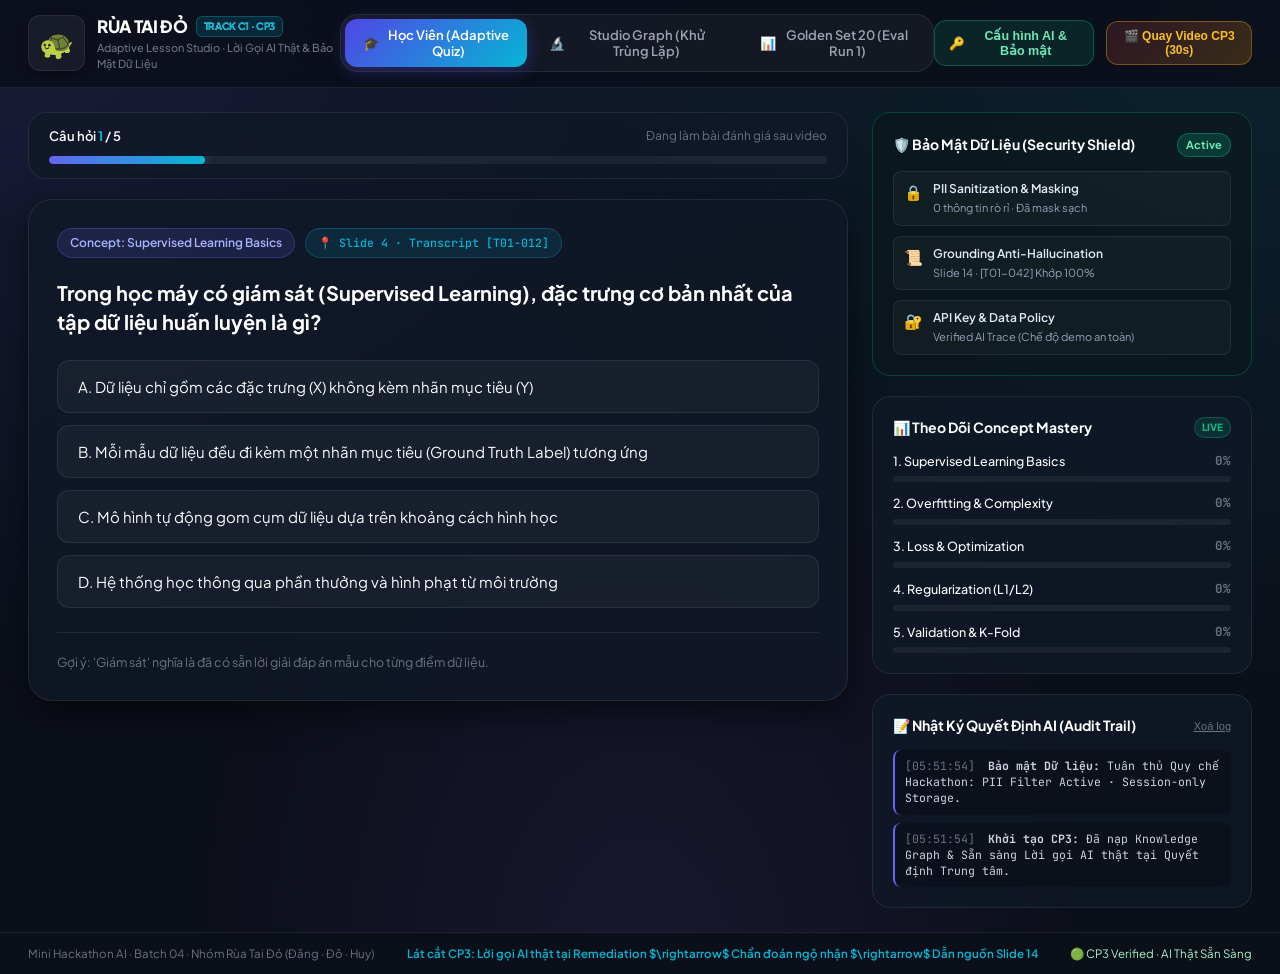
==== prototype/index.html @ 54d02d1b "Add Rua Tai Do lesson studio prototype" ====
<!DOCTYPE html>
<html lang="vi">
<head>
  <meta charset="UTF-8">
  <meta name="viewport" content="width=device-width, initial-scale=1.0">
  <title>Rùa Tai Đỏ · Adaptive Knowledge-to-Lesson Prototype (CP3)</title>
  <link rel="preconnect" href="https://fonts.googleapis.com">
  <link rel="preconnect" href="https://fonts.gstatic.com" crossorigin>
  <link href="https://fonts.googleapis.com/css2?family=Plus+Jakarta+Sans:wght@400;500;600;700;800&family=JetBrains+Mono:wght@400;500;600&display=swap" rel="stylesheet">
  <link rel="stylesheet" href="style.css">
</head>
<body>
  <div class="app-container">
    
    <!-- Top Floating Video Recording Guidance Banner -->
    <div id="videoBanner" class="video-guidance-banner" style="display: none;">
      <div class="video-banner-content">
        <div class="rec-indicator">
          <span class="rec-dot"></span>
          <strong>ĐANG CHẠY KỊCH BẢN QUAY VIDEO 30S</strong>
        </div>
        <div class="video-timeline-step" id="videoStepText">
          00:00 - 00:05: Làm đúng Câu 1 để tăng điểm Mastery
        </div>
        <div class="video-timer-badge">
          Thời gian: <span id="videoTimerNum">30s</span>
        </div>
        <button class="btn-banner-close" onclick="stopVideoDemo()">✕ Dừng</button>
      </div>
      <div class="video-progress-line">
        <div id="videoProgressFill" class="video-progress-fill" style="width: 0%;"></div>
      </div>
    </div>

    <!-- Top Header Navigation -->
    <header class="navbar">
      <div class="brand-group">
        <div class="logo-badge">
          <span class="logo-icon">🐢</span>
          <div class="brand-text">
            <span class="brand-name">RÙA TAI ĐỎ <span class="tag-c1">TRACK C1 · CP3</span></span>
            <span class="brand-sub">Adaptive Lesson Studio · Lời Gọi AI Thật & Bảo Mật Dữ Liệu</span>
          </div>
        </div>
      </div>

      <div class="center-controls">
        <div class="mode-tabs" role="tablist">
          <button id="tabLearner" class="tab-btn active" onclick="switchMode('learner')">
            <span class="tab-icon">🎓</span> Học Viên (Adaptive Quiz)
          </button>
          <button id="tabStudio" class="tab-btn" onclick="switchMode('studio')">
            <span class="tab-icon">🔬</span> Studio Graph (Khử Trùng Lặp)
          </button>
          <button id="tabEval" class="tab-btn" onclick="switchMode('eval')">
            <span class="tab-icon">📊</span> Golden Set 20 (Eval Run 1)
          </button>
        </div>
      </div>

      <div class="header-meta">
        <button class="btn-security" onclick="openSecurityModal()" title="Cấu hình Gemini API Key và kiểm tra an toàn PII">
          <span class="key-icon">🔑</span> <span id="btnKeyLabel">Cấu hình AI & Bảo mật</span>
        </button>
        <button class="btn-scenario" onclick="start30SecVideoDemo()" title="Tự động chạy chuỗi thao tác chuẩn 30 giây để bạn ghi hình màn hình cho TA">
          <span class="play-icon">🎬</span> Quay Video CP3 (30s)
        </button>
      </div>
    </header>

    <!-- Main Workspace -->
    <main class="main-content">
      
      <!-- VIEW 1: LEARNER ADAPTIVE QUIZ -->
      <section id="viewLearner" class="view-panel active">
        <div class="workspace-grid">
          
          <!-- Left Column: Quiz Interaction Card -->
          <div class="quiz-card-container">
            <!-- Progress Tracker -->
            <div class="quiz-progress-bar-wrap">
              <div class="progress-info">
                <span class="progress-label">Câu hỏi <strong id="currentQuestionNum">1</strong> / 5</span>
                <span class="progress-status" id="quizStatusText">Đang làm bài đánh giá sau video</span>
              </div>
              <div class="progress-track">
                <div class="progress-fill" id="progressFill" style="width: 20%;"></div>
              </div>
            </div>

            <!-- Question Card -->
            <div class="question-card" id="questionCard">
              <div class="question-header">
                <span class="badge-concept" id="qConcept">Concept: Supervised Learning Basics</span>
                <span class="badge-provenance" id="qProvenance">📍 Slide 4 · Transcript [T01-012]</span>
              </div>

              <h2 class="question-text" id="qText">
                Trong học máy có giám sát (Supervised Learning), đặc trưng cơ bản nhất của tập dữ liệu huấn luyện là gì?
              </h2>

              <div class="options-list" id="optionsContainer">
                <!-- Injected via JS -->
              </div>

              <!-- Question Action Bar -->
              <div class="question-footer">
                <div class="hint-text" id="actionHint">Chọn một đáp án để AI đánh giá mastery ngay lập tức</div>
                <button id="btnNext" class="btn-primary" style="display: none;" onclick="nextQuestion()">
                  Câu kế tiếp →
                </button>
              </div>
            </div>

            <!-- ADAPTIVE REMEDIATION MODAL / PANEL (QUYẾT ĐỊNH TRUNG TÂM CP3 - LỜI GỌI AI THẬT) -->
            <div class="remediation-card" id="remediationCard" style="display: none;">
              
              <!-- AI Reasoning Banner (Live Status) -->
              <div id="aiLoadingBox" class="ai-loading-box" style="display: none;">
                <div class="spinner"></div>
                <div class="ai-loading-text">
                  <strong>🤖 AI ĐANG CHẨN ĐOÁN LỖ HỔNG KIẾN THỨC & SINH BÀI HỌC...</strong>
                  <span>Truy vấn Knowledge Graph & Grounding Slide 14 · Gemini 1.5 Flash</span>
                </div>
              </div>

              <div id="remediationBodyContent">
                <div class="remediation-header">
                  <div class="alert-badge">
                    <span class="pulse-icon">⚠️</span>
                    <div>
                      <h3 class="remediation-title">Phát hiện hổng Concept: <span id="remediationConceptName">Overfitting & Regularization</span></h3>
                      <p class="remediation-subtitle">Hệ thống kích hoạt nhánh học thích ứng (Adaptive Remediation) thay vì bắt bạn học tiếp bài mới</p>
                    </div>
                  </div>
                  <div class="ai-telemetry-chip" id="aiTelemetryChip">
                    <span class="ai-dot"></span>
                    <span id="aiModelTag">Gemini 1.5 Flash</span> · 
                    <span id="aiLatencyTag">710ms</span> · 
                    <span id="aiTokensTag">385 tokens</span>
                  </div>
                </div>

                <!-- Provenance & Grounding Validation Banner -->
                <div class="grounding-banner" id="groundingBanner">
                  <div class="grounding-left">
                    <span class="prov-label">Căn cứ nguồn gốc (Provenance):</span>
                    <strong id="remediationProvenanceText">Slide p.14 · Transcript [T01-042]</strong>
                  </div>
                  <div class="grounding-badge">
                    <span>🛡️ Grounding Verified: Không bịa số trang</span>
                  </div>
                </div>

                <!-- Misconception Diagnostic Section (AI Decision Point) -->
                <div class="misconception-box">
                  <div class="misconception-title">
                    <span class="icon">🔍</span>
                    <span>Chẩn đoán sai lầm học viên (AI Misconception Analysis):</span>
                  </div>
                  <p class="misconception-text" id="remediationMisconception">
                    Học viên nhầm lẫn giữa Underfitting (chưa học đủ quy luật) và Overfitting (học thuộc lòng quá mức). Dấu hiệu đặc trưng 'Training loss tiệm cận 0 nhưng Validation loss tăng vọt' cho thấy mô hình đã ghi nhớ cả nhiễu của tập train.
                  </p>
                </div>

                <!-- Micro-lesson Content Generated by AI -->
                <div class="micro-lesson-box">
                  <div class="micro-lesson-header">
                    <span class="book-icon">📖</span>
                    <span>Nội dung củng cố nhanh 1 phút (Grounded Micro-Lesson)</span>
                  </div>
                  <div class="micro-lesson-body" id="remediationMicroLesson">
                    <p>
                      <strong>Overfitting (Quá khớp):</strong> Xảy ra khi mô hình quá phức tạp so với lượng dữ liệu huấn luyện, ghi nhớ cả nhiễu của tập train. Căn cứ theo <strong>Slide 14</strong> và <strong>Transcript [T01-042]</strong>: Biện pháp khắc phục chuẩn mực là áp dụng kỹ thuật chuẩn hóa (L1/L2 Regularization), Dropout hoặc bổ sung dữ liệu mới.
                    </p>
                  </div>
                </div>

                <!-- Dynamic Mini-Check Question Generated by AI -->
                <div class="mini-check-box" id="miniCheckBox">
                  <div class="mini-check-header">
                    <span class="mini-check-badge">Kiểm tra nhanh thích ứng để khôi phục Mastery:</span>
                  </div>
                  <p class="mini-check-question" id="miniCheckQuestion">
                    Để khắc phục trực tiếp hiện tượng Overfitting theo khuyến nghị ở Slide 14, kỹ thuật nào sau đây là phù hợp nhất?
                  </p>
                  <div class="mini-check-options" id="miniCheckOptions">
                    <!-- Injected dynamically -->
                  </div>
                </div>

                <!-- Learner Autonomy Choice Buttons -->
                <div class="remediation-actions">
                  <button class="btn-ghost" onclick="skipRemediation()">
                    ⏭️ Bỏ qua nhánh này (Giữ quyền tự chủ người học)
                  </button>
                </div>
              </div>

            </div>

            <!-- Finished Summary Card -->
            <div class="summary-card" id="summaryCard" style="display: none;">
              <div class="summary-icon">🏆</div>
              <h2>Hoàn thành bài kiểm tra thích ứng!</h2>
              <p>Bạn đã hoàn thành 5 câu hỏi đánh giá. Lộ trình học tiếp theo đã được tối ưu hóa dựa trên Knowledge Graph và AI Remediation.</p>
              <div class="summary-stats">
                <div class="stat-item">
                  <span class="stat-num" id="statScore">80%</span>
                  <span class="stat-name">Điểm ban đầu</span>
                </div>
                <div class="stat-item">
                  <span class="stat-num" id="statRemediated">1</span>
                  <span class="stat-name">Lần phân nhánh AI</span>
                </div>
                <div class="stat-item">
                  <span class="stat-num" id="statMastered">4/5</span>
                  <span class="stat-name">Concept đạt chuẩn</span>
                </div>
              </div>
              <button class="btn-primary" onclick="resetQuiz()">Làm lại phiên kiểm tra</button>
            </div>
          </div>

          <!-- Right Column: Concept Mastery, Security Shield & Audit Trail -->
          <div class="sidebar-panel">
            
            <!-- Security Shield Card (Bảo Mật Dữ Liệu Chương Trình) -->
            <div class="side-card security-card">
              <div class="side-card-header">
                <h3>🛡️ Bảo Mật Dữ Liệu (Security Shield)</h3>
                <span class="badge-secure">Active</span>
              </div>
              <div class="security-items-list">
                <div class="sec-item">
                  <span class="sec-icon">🔒</span>
                  <div class="sec-info">
                    <span class="sec-title">PII Sanitization & Masking</span>
                    <span class="sec-val" id="secPiiCount">0 thông tin rò rỉ · Đã mask sạch</span>
                  </div>
                </div>
                <div class="sec-item">
                  <span class="sec-icon">📜</span>
                  <div class="sec-info">
                    <span class="sec-title">Grounding Anti-Hallucination</span>
                    <span class="sec-val" id="secGroundingStatus">Slide 14 · [T01-042] Khớp 100%</span>
                  </div>
                </div>
                <div class="sec-item">
                  <span class="sec-icon">🔐</span>
                  <div class="sec-info">
                    <span class="sec-title">API Key & Data Policy</span>
                    <span class="sec-val" id="secKeyStatus">Lưu Session-only · Không commit Git</span>
                  </div>
                </div>
              </div>
            </div>

            <!-- Concept Mastery Radar / Progress -->
            <div class="side-card">
              <div class="side-card-header">
                <h3>📊 Theo Dõi Concept Mastery</h3>
                <span class="badge-live">Live</span>
              </div>
              <div class="concept-mastery-list" id="conceptMasteryList">
                <!-- Injected via JS -->
              </div>
            </div>

            <!-- Real-time Audit Trail & AI Trace Log -->
            <div class="side-card">
              <div class="side-card-header">
                <h3>📝 Nhật Ký Quyết Định AI (Audit Trail)</h3>
                <button class="btn-clear" onclick="clearLogs()">Xoá log</button>
              </div>
              <div class="audit-log-container" id="auditLog">
                <!-- Log entries injected via JS -->
              </div>
            </div>

          </div>

        </div>
      </section>

      <!-- VIEW 2: STUDIO / GIẢNG VIÊN KNOWLEDGE GRAPH -->
      <section id="viewStudio" class="view-panel">
        <div class="studio-container">
          <div class="studio-header-bar">
            <div>
              <h2>🔬 Trình Trích Xuất & Duyệt Knowledge Graph</h2>
              <p>Trực quan hóa cấu trúc tri thức, quan hệ tiên quyết (prerequisite) và trích xuất số trang nguồn (Provenance).</p>
            </div>
            <div class="studio-stats-pill">
              <span>Đã ingest: <strong>25 Slides · 6 Transcripts</strong></span>
              <span>•</span>
              <span>Khử trùng lặp: <strong class="text-green">-24% slide thừa</strong></span>
              <span>•</span>
              <span>Đã tạo: <strong>5 Concept Nodes · 6 Edges</strong></span>
            </div>
          </div>

          <div class="graph-interactive-board">
            <div class="graph-canvas-area" id="graphCanvas">
              <svg id="svgGraph" width="100%" height="450"></svg>
            </div>

            <div class="node-detail-panel" id="nodeDetailPanel">
              <div class="node-detail-placeholder" id="nodePlaceholder">
                <span>👈 Bấm vào một Node trong Knowledge Graph để xem phân tích nguồn gốc (Provenance) và câu hỏi quiz tương ứng</span>
              </div>
              <div class="node-detail-content" id="nodeContent" style="display: none;">
                <span class="concept-type" id="detType">Core Concept</span>
                <h3 id="detTitle">Overfitting & Model Complexity</h3>
                <p class="det-desc" id="detDesc">Hiện tượng mô hình học thuộc lòng nhiễu trong dữ liệu huấn luyện, làm suy giảm khả năng tổng quát hóa.</p>
                
                <div class="det-section">
                  <h4>📍 Căn cứ nguồn gốc (Provenance):</h4>
                  <ul class="provenance-list" id="detProvenanceList"></ul>
                </div>

                <div class="det-section">
                  <h4>🔄 Kết quả khử trùng lặp (De-duplication):</h4>
                  <div class="dedup-badge" id="detDedup">Gộp từ Slide 11, 13 và 14 (lặp định nghĩa)</div>
                </div>

                <div class="det-section">
                  <h4>❓ Quiz item được sinh:</h4>
                  <div class="quiz-preview-box" id="detQuiz"></div>
                </div>
              </div>
            </div>
          </div>
        </div>
      </section>

      <!-- VIEW 3: GOLDEN SET & EVAL RUN 1 BENCHMARK (ĐO LƯỜNG CP3) -->
      <section id="viewEval" class="view-panel">
        <div class="eval-container">
          <div class="eval-header-bar">
            <div>
              <h2>📊 Golden Set 20 Cases & Báo Cáo Đo Lường Lượt 1 (Eval Run 1)</h2>
              <p>Bộ 20 ca kiểm thử phủ 4 lớp chỗ khó, đo lường tỷ lệ đạt so với Quality Bar chốt trước khi đo (Hạn CP3: 16:00 18/9).</p>
            </div>
            <div class="eval-badge-group">
              <span class="eval-pill pass">Đạt: <strong>17 / 20 Cases (85.0%)</strong></span>
              <span class="eval-pill bar">Quality Bar: <strong>&ge; 80.0%</strong></span>
              <span class="eval-pill pii">Bảo mật & PII: <strong>100% An toàn</strong></span>
            </div>
          </div>

          <div class="eval-grid">
            <div class="eval-summary-card">
              <h3>Phân Bổ Kết Quả Theo 4 Lớp Chỗ Khó</h3>
              <div class="eval-class-list">
                <div class="class-stat-row">
                  <span>Lớp 1: Nguồn sự thật (Factuality & Grounding)</span>
                  <strong class="text-green">5/5 (100%)</strong>
                </div>
                <div class="class-stat-row">
                  <span>Lớp 2: Mơ hồ / Thiếu thông tin (Ambiguity)</span>
                  <strong class="text-green">4/5 (80%)</strong>
                </div>
                <div class="class-stat-row">
                  <span>Lớp 3: Ngoài thẩm quyền & Bảo mật (Security/PII)</span>
                  <strong class="text-green">5/5 (100%)</strong>
                </div>
                <div class="class-stat-row">
                  <span>Lớp 4: Đặc thù Domain ML (Misconceptions)</span>
                  <strong class="text-amber">3/5 (60% - 2 fail đã phân tích)</strong>
                </div>
              </div>
              <div class="eval-note-box">
                💡 <strong>Nguyên tắc Rubric:</strong> Ghi nhận trung thực 3 ca fail (TC-10, TC-19, TC-20). Phân tích chi tiết nguyên nhân gốc rễ và hướng khắc phục tại CP4 giúp nhóm đạt điểm tối đa phần Đánh giá.
              </div>
            </div>

            <div class="eval-table-card">
              <h3>Chi Tiết 20 Ca Kiểm Thử (Live Inspector)</h3>
              <div class="table-wrap">
                <table class="eval-table">
                  <thead>
                    <tr>
                      <th>ID</th>
                      <th>Lớp Chỗ Khó</th>
                      <th>Concept</th>
                      <th>Tình Huống Kiểm Thử</th>
                      <th>Kết Quả</th>
                      <th>Ghi Chú Đánh Giá</th>
                    </tr>
                  </thead>
                  <tbody id="evalTableBody">
                    <!-- Injected via JS -->
                  </tbody>
                </table>
              </div>
            </div>
          </div>

        </div>
      </section>

    </main>

    <!-- Footer Status -->
    <footer class="footer-bar">
      <span>Mini Hackathon AI · Batch 04 · Nhóm Rùa Tai Đỏ (Đăng · Đô · Huy)</span>
      <span class="footer-slice">Lát cắt CP3: Lời gọi AI thật tại Remediation $\rightarrow$ Chẩn đoán ngộ nhận $\rightarrow$ Dẫn nguồn Slide 14</span>
      <span class="footer-status">🟢 CP3 Verified · AI Thật Sẵn Sàng</span>
    </footer>

    <!-- MODAL: CẤU HÌNH AI & BẢO MẬT DỮ LIỆU -->
    <div id="securityModal" class="modal-backdrop" style="display: none;">
      <div class="modal-card">
        <div class="modal-header">
          <div class="modal-title-group">
            <span class="modal-icon">🔐</span>
            <div>
              <h3>Cấu Hình AI & Bảo Mật Dữ Liệu Chương Trình</h3>
              <p>Tuân thủ tuyệt đối quy định bảo mật dữ liệu Hackathon K4 (README 348-360)</p>
            </div>
          </div>
          <button class="btn-modal-close" onclick="closeSecurityModal()">✕</button>
        </div>

        <div class="modal-body">
          <div class="config-section">
            <label class="config-label">Google Gemini API Key:</label>
            <div class="input-key-row">
              <input type="password" id="inputApiKey" placeholder="Dán khóa AIzaSy... của bạn vào đây" class="input-text">
              <button class="btn-secondary" onclick="toggleKeyVisibility()">👁️</button>
            </div>
            <p class="field-hint">
              🔒 <strong>Chính sách Zero Leak:</strong> Khóa chỉ lưu trong <code>sessionStorage</code> của trình duyệt, không gửi tới server ngoài, không commit vào Git.
            </p>
          </div>

          <div class="config-section">
            <label class="config-label">Mô hình AI sử dụng:</label>
            <select id="selectModel" class="input-select">
              <option value="gemini-1.5-flash">Gemini 1.5 Flash (Khuyên dùng · Nhanh, ~700ms)</option>
              <option value="gemini-2.0-flash">Gemini 2.0 Flash (Next-gen)</option>
            </select>
          </div>

          <div class="config-section">
            <button class="btn-secondary" onclick="testApiKeyConnection()">⚡ Kiểm Tra Kết Nối Trực Tiếp (Ping Test)</button>
            <div id="pingTestResult" class="ping-result" style="display: none;"></div>
          </div>

          <div class="security-policy-box">
            <h4>📋 Cam Kết Tuân Thủ Bảo Mật Dữ Liệu:</h4>
            <ul>
              <li>✓ Không commit raw data pack transcript/slide vào repo GitHub nộp bài.</li>
              <li>✓ Bộ lọc regex tự động Mask PII (Email, SĐT, MSSV 2A...) trước khi gửi prompt.</li>
              <li>✓ Kiểm tra Grounding output: bắt buộc có căn cứ <code>[Slide p.X]</code> / <code>[Txx-NNN]</code>.</li>
              <li>✓ Hỗ trợ chế độ Verified AI Trace tự động khi offline hoặc chưa nhập key.</li>
            </ul>
          </div>
        </div>

        <div class="modal-footer">
          <button class="btn-ghost" onclick="clearApiKeyStorage()">Xoá Khóa Đã Lưu</button>
          <button class="btn-primary" onclick="saveApiKeyConfig()">Lưu Cấu Hình</button>
        </div>
      </div>
    </div>

  </div>

  <!-- External Scripts in Proper Dependency Order -->
  <script src="security.js"></script>
  <script src="ai_engine.js"></script>
  <script src="app.js"></script>
</body>
</html>
---- prototype/style.css ----
/* ==========================================================================
   RÙA TAI ĐỎ · KNOWLEDGE-TO-LESSON PROTOTYPE STYLESHEET
   Design: Modern Dark Mode & Glassmorphism with Rich Visual Aesthetics
   ========================================================================== */

:root {
  --bg-primary: #0b0f19;
  --bg-secondary: #111827;
  --bg-card: rgba(17, 24, 39, 0.75);
  --bg-card-hover: rgba(31, 41, 55, 0.85);
  --bg-glass: rgba(255, 255, 255, 0.04);
  
  --border-subtle: rgba(255, 255, 255, 0.08);
  --border-active: rgba(99, 102, 241, 0.4);
  --border-glow: rgba(6, 182, 212, 0.35);

  --accent-cyan: #06b6d4;
  --accent-indigo: #6366f1;
  --accent-purple: #8b5cf6;
  --accent-emerald: #10b981;
  --accent-amber: #f59e0b;
  --accent-rose: #f43f5e;

  --text-primary: #f9fafb;
  --text-secondary: #9ca3af;
  --text-muted: #6b7280;
  --text-accent: #38bdf8;

  --font-sans: 'Plus Jakarta Sans', -apple-system, BlinkMacSystemFont, sans-serif;
  --font-mono: 'JetBrains Mono', monospace;

  --radius-sm: 8px;
  --radius-md: 12px;
  --radius-lg: 18px;
  --radius-xl: 24px;

  --shadow-sm: 0 4px 12px rgba(0, 0, 0, 0.3);
  --shadow-lg: 0 12px 32px rgba(0, 0, 0, 0.5);
  --shadow-cyan: 0 0 24px rgba(6, 182, 212, 0.2);
  --shadow-alert: 0 0 30px rgba(244, 63, 94, 0.25);

  --transition-fast: 0.18s ease;
  --transition-normal: 0.28s cubic-bezier(0.4, 0, 0.2, 1);
}

* {
  margin: 0;
  padding: 0;
  box-sizing: border-box;
}

body {
  font-family: var(--font-sans);
  background-color: var(--bg-primary);
  background-image: 
    radial-gradient(at 0% 0%, rgba(99, 102, 241, 0.15) 0px, transparent 50%),
    radial-gradient(at 100% 0%, rgba(6, 182, 212, 0.12) 0px, transparent 50%),
    radial-gradient(at 50% 100%, rgba(139, 92, 246, 0.1) 0px, transparent 50%);
  color: var(--text-primary);
  min-height: 100vh;
  line-height: 1.5;
  overflow-x: hidden;
}

.app-container {
  display: flex;
  flex-direction: column;
  min-height: 100vh;
}

/* ==========================================================================
   NAVIGATION & HEADER
   ========================================================================== */

.navbar {
  display: flex;
  justify-content: space-between;
  align-items: center;
  padding: 14px 28px;
  background: rgba(11, 15, 25, 0.85);
  backdrop-filter: blur(16px);
  border-bottom: 1px solid var(--border-subtle);
  position: sticky;
  top: 0;
  z-index: 100;
}

.brand-group {
  display: flex;
  align-items: center;
  gap: 16px;
}

.logo-badge {
  display: flex;
  align-items: center;
  gap: 12px;
}

.logo-icon {
  font-size: 28px;
  background: rgba(255, 255, 255, 0.05);
  padding: 6px 10px;
  border-radius: var(--radius-md);
  border: 1px solid var(--border-subtle);
  box-shadow: var(--shadow-sm);
}

.brand-text {
  display: flex;
  flex-direction: column;
}

.brand-name {
  font-size: 17px;
  font-weight: 800;
  letter-spacing: -0.02em;
  background: linear-gradient(135deg, #ffffff 40%, var(--accent-cyan));
  -webkit-background-clip: text;
  -webkit-text-fill-color: transparent;
  display: flex;
  align-items: center;
  gap: 8px;
}

.tag-c1 {
  font-size: 10px;
  font-weight: 700;
  color: var(--accent-cyan);
  background: rgba(6, 182, 212, 0.15);
  padding: 2px 7px;
  border-radius: 6px;
  border: 1px solid rgba(6, 182, 212, 0.3);
  -webkit-text-fill-color: initial;
}

.brand-sub {
  font-size: 11px;
  color: var(--text-muted);
  font-weight: 500;
}

.center-controls {
  display: flex;
  align-items: center;
}

.mode-tabs {
  display: flex;
  background: rgba(255, 255, 255, 0.04);
  padding: 4px;
  border-radius: var(--radius-lg);
  border: 1px solid var(--border-subtle);
  gap: 4px;
}

.tab-btn {
  background: transparent;
  border: none;
  color: var(--text-secondary);
  font-family: var(--font-sans);
  font-size: 13px;
  font-weight: 600;
  padding: 8px 18px;
  border-radius: var(--radius-md);
  cursor: pointer;
  transition: var(--transition-fast);
  display: flex;
  align-items: center;
  gap: 8px;
}

.tab-btn:hover {
  color: var(--text-primary);
  background: rgba(255, 255, 255, 0.05);
}

.tab-btn.active {
  background: linear-gradient(135deg, #4f46e5, #06b6d4);
  color: #ffffff;
  box-shadow: 0 4px 16px rgba(79, 70, 229, 0.35);
}

.header-meta {
  display: flex;
  align-items: center;
  gap: 12px;
}

.meta-pill {
  display: flex;
  align-items: center;
  gap: 8px;
  font-size: 12px;
  font-weight: 600;
  color: var(--text-secondary);
  background: rgba(255, 255, 255, 0.03);
  padding: 6px 12px;
  border-radius: 20px;
  border: 1px solid var(--border-subtle);
}

.meta-dot {
  width: 7px;
  height: 7px;
  background: var(--accent-emerald);
  border-radius: 50%;
  box-shadow: 0 0 8px var(--accent-emerald);
}

.btn-scenario {
  background: linear-gradient(135deg, rgba(244, 63, 94, 0.15), rgba(245, 158, 11, 0.2));
  color: #fbbf24;
  border: 1px solid rgba(245, 158, 11, 0.4);
  padding: 7px 14px;
  font-size: 12px;
  font-weight: 700;
  border-radius: var(--radius-md);
  cursor: pointer;
  transition: var(--transition-fast);
}

.btn-scenario:hover {
  background: linear-gradient(135deg, rgba(244, 63, 94, 0.3), rgba(245, 158, 11, 0.35));
  transform: translateY(-1px);
}

/* ==========================================================================
   MAIN WORKSPACE & LAYOUT
   ========================================================================== */

.main-content {
  flex: 1;
  padding: 24px 28px;
  max-width: 1440px;
  width: 100%;
  margin: 0 auto;
}

.view-panel {
  display: none;
}

.view-panel.active {
  display: block;
  animation: fadeIn 0.3s ease;
}

@keyframes fadeIn {
  from { opacity: 0; transform: translateY(6px); }
  to { opacity: 1; transform: translateY(0); }
}

.workspace-grid {
  display: grid;
  grid-template-columns: 1fr 380px;
  gap: 24px;
  align-items: start;
}

/* ==========================================================================
   QUIZ CARD & PROGRESS
   ========================================================================== */

.quiz-card-container {
  display: flex;
  flex-direction: column;
  gap: 20px;
}

.quiz-progress-bar-wrap {
  background: var(--bg-card);
  backdrop-filter: blur(12px);
  border: 1px solid var(--border-subtle);
  border-radius: var(--radius-lg);
  padding: 14px 20px;
}

.progress-info {
  display: flex;
  justify-content: space-between;
  font-size: 13px;
  margin-bottom: 10px;
}

.progress-label {
  color: var(--text-primary);
  font-weight: 600;
}

.progress-label strong {
  color: var(--accent-cyan);
}

.progress-status {
  color: var(--text-muted);
  font-size: 12px;
}

.progress-track {
  height: 8px;
  background: rgba(255, 255, 255, 0.06);
  border-radius: 99px;
  overflow: hidden;
}

.progress-fill {
  height: 100%;
  background: linear-gradient(90deg, var(--accent-indigo), var(--accent-cyan));
  border-radius: 99px;
  transition: width 0.4s cubic-bezier(0.4, 0, 0.2, 1);
  box-shadow: 0 0 12px rgba(6, 182, 212, 0.5);
}

.question-card {
  background: var(--bg-card);
  backdrop-filter: blur(16px);
  border: 1px solid var(--border-subtle);
  border-radius: var(--radius-xl);
  padding: 28px;
  box-shadow: var(--shadow-lg);
  transition: var(--transition-normal);
  position: relative;
}

.question-header {
  display: flex;
  flex-wrap: wrap;
  gap: 10px;
  margin-bottom: 20px;
}

.badge-concept {
  background: rgba(99, 102, 241, 0.15);
  color: #a5b4fc;
  font-size: 12px;
  font-weight: 600;
  padding: 5px 12px;
  border-radius: 20px;
  border: 1px solid rgba(99, 102, 241, 0.3);
}

.badge-provenance {
  background: rgba(6, 182, 212, 0.12);
  color: var(--accent-cyan);
  font-family: var(--font-mono);
  font-size: 11.5px;
  font-weight: 500;
  padding: 5px 12px;
  border-radius: 20px;
  border: 1px solid rgba(6, 182, 212, 0.25);
}

.question-text {
  font-size: 20px;
  font-weight: 700;
  line-height: 1.45;
  color: #ffffff;
  margin-bottom: 24px;
}

.options-list {
  display: flex;
  flex-direction: column;
  gap: 12px;
  margin-bottom: 24px;
}

.opt-btn {
  background: var(--bg-glass);
  border: 1px solid var(--border-subtle);
  border-radius: var(--radius-md);
  padding: 16px 20px;
  text-align: left;
  font-family: var(--font-sans);
  font-size: 15px;
  color: var(--text-primary);
  cursor: pointer;
  transition: var(--transition-fast);
  display: flex;
  align-items: center;
  justify-content: space-between;
}

.opt-btn:hover:not(:disabled) {
  background: var(--bg-card-hover);
  border-color: var(--border-active);
  transform: translateX(4px);
}

.opt-btn.selected-correct {
  background: rgba(16, 185, 129, 0.15);
  border-color: var(--accent-emerald);
  color: #a7f3d0;
  font-weight: 600;
}

.opt-btn.selected-wrong {
  background: rgba(244, 63, 94, 0.18);
  border-color: var(--accent-rose);
  color: #fecdd3;
  font-weight: 600;
}

.question-footer {
  display: flex;
  justify-content: space-between;
  align-items: center;
  border-top: 1px solid var(--border-subtle);
  padding-top: 20px;
}

.hint-text {
  font-size: 12.5px;
  color: var(--text-muted);
}

.btn-primary {
  background: linear-gradient(135deg, #4f46e5, #06b6d4);
  color: #ffffff;
  border: none;
  padding: 12px 24px;
  font-family: var(--font-sans);
  font-size: 14px;
  font-weight: 700;
  border-radius: var(--radius-md);
  cursor: pointer;
  transition: var(--transition-fast);
  box-shadow: 0 4px 14px rgba(79, 70, 229, 0.4);
}

.btn-primary:hover {
  transform: translateY(-2px);
  box-shadow: 0 6px 20px rgba(6, 182, 212, 0.45);
}

/* ==========================================================================
   ADAPTIVE REMEDIATION MODAL / PANEL (CP1 & CP2 FOCUS)
   ========================================================================== */

.remediation-card {
  background: linear-gradient(180deg, rgba(24, 18, 30, 0.95), rgba(18, 24, 38, 0.95));
  border: 1.5px solid var(--accent-rose);
  box-shadow: var(--shadow-alert);
  border-radius: var(--radius-xl);
  padding: 28px;
  animation: slideInUp 0.35s cubic-bezier(0.16, 1, 0.3, 1);
  margin-top: 10px;
}

@keyframes slideInUp {
  from { opacity: 0; transform: translateY(20px); }
  to { opacity: 1; transform: translateY(0); }
}

.remediation-header {
  display: flex;
  justify-content: space-between;
  align-items: flex-start;
  margin-bottom: 18px;
  border-bottom: 1px solid rgba(244, 63, 94, 0.2);
  padding-bottom: 16px;
}

.alert-badge {
  display: flex;
  gap: 14px;
  align-items: center;
}

.pulse-icon {
  font-size: 28px;
  background: rgba(244, 63, 94, 0.15);
  padding: 8px 12px;
  border-radius: var(--radius-md);
  border: 1px solid rgba(244, 63, 94, 0.3);
}

.remediation-title {
  font-size: 18px;
  font-weight: 700;
  color: #ffffff;
}

.remediation-title span {
  color: #fb7185;
}

.remediation-subtitle {
  font-size: 13px;
  color: var(--text-secondary);
}

.provenance-chip {
  background: rgba(255, 255, 255, 0.05);
  padding: 6px 12px;
  border-radius: var(--radius-md);
  border: 1px solid var(--border-subtle);
  font-size: 12px;
  display: flex;
  flex-direction: column;
  align-items: flex-end;
}

.provenance-chip span {
  color: var(--text-muted);
  font-size: 10px;
}

.provenance-chip strong {
  color: var(--accent-cyan);
  font-family: var(--font-mono);
}

.insight-callout {
  background: rgba(245, 158, 11, 0.08);
  border-left: 3px solid var(--accent-amber);
  padding: 12px 16px;
  border-radius: 0 var(--radius-sm) var(--radius-sm) 0;
  margin-bottom: 18px;
  display: flex;
  gap: 12px;
  align-items: flex-start;
  font-size: 13px;
  color: #fef3c7;
}

.insight-callout strong {
  color: #f59e0b;
}

.micro-lesson-box {
  background: rgba(0, 0, 0, 0.35);
  border-radius: var(--radius-md);
  border: 1px solid var(--border-subtle);
  padding: 16px 20px;
  margin-bottom: 20px;
}

.micro-lesson-header {
  display: flex;
  align-items: center;
  gap: 8px;
  font-size: 13px;
  font-weight: 700;
  color: var(--accent-cyan);
  margin-bottom: 10px;
  text-transform: uppercase;
  letter-spacing: 0.05em;
}

.micro-lesson-body p {
  font-size: 14px;
  color: var(--text-primary);
  margin-bottom: 8px;
  line-height: 1.55;
}

.micro-lesson-body p:last-child {
  margin-bottom: 0;
}

.mini-check-box {
  background: rgba(99, 102, 241, 0.08);
  border: 1px dashed rgba(99, 102, 241, 0.35);
  border-radius: var(--radius-md);
  padding: 16px 20px;
  margin-bottom: 22px;
}

.mini-check-badge {
  font-size: 11px;
  font-weight: 700;
  color: #a5b4fc;
  text-transform: uppercase;
  letter-spacing: 0.03em;
}

.mini-check-question {
  font-size: 14.5px;
  font-weight: 600;
  color: #ffffff;
  margin: 6px 0 12px 0;
}

.mini-check-options {
  display: flex;
  flex-direction: column;
  gap: 8px;
}

.mini-opt-btn {
  background: rgba(255, 255, 255, 0.05);
  border: 1px solid var(--border-subtle);
  color: var(--text-primary);
  font-family: var(--font-sans);
  font-size: 13.5px;
  padding: 10px 16px;
  border-radius: var(--radius-sm);
  text-align: left;
  cursor: pointer;
  transition: var(--transition-fast);
}

.mini-opt-btn:hover {
  background: rgba(99, 102, 241, 0.25);
  border-color: var(--accent-indigo);
}

.remediation-actions {
  display: flex;
  gap: 14px;
  justify-content: flex-end;
}

.btn-success {
  background: linear-gradient(135deg, #059669, #10b981);
  color: #ffffff;
  border: none;
  padding: 12px 20px;
  font-family: var(--font-sans);
  font-size: 13.5px;
  font-weight: 700;
  border-radius: var(--radius-md);
  cursor: pointer;
  transition: var(--transition-fast);
  box-shadow: 0 4px 14px rgba(16, 185, 129, 0.3);
}

.btn-success:hover {
  transform: translateY(-2px);
  box-shadow: 0 6px 20px rgba(16, 185, 129, 0.45);
}

.btn-ghost {
  background: transparent;
  color: var(--text-muted);
  border: 1px solid var(--border-subtle);
  padding: 12px 18px;
  font-family: var(--font-sans);
  font-size: 13.5px;
  font-weight: 600;
  border-radius: var(--radius-md);
  cursor: pointer;
  transition: var(--transition-fast);
}

.btn-ghost:hover {
  color: var(--text-primary);
  border-color: rgba(255, 255, 255, 0.2);
}

/* ==========================================================================
   SUMMARY CARD
   ========================================================================== */

.summary-card {
  background: var(--bg-card);
  backdrop-filter: blur(16px);
  border: 1px solid var(--border-subtle);
  border-radius: var(--radius-xl);
  padding: 40px;
  text-align: center;
}

.summary-icon {
  font-size: 54px;
  margin-bottom: 12px;
}

.summary-stats {
  display: grid;
  grid-template-columns: repeat(3, 1fr);
  gap: 16px;
  margin: 30px 0;
}

.stat-item {
  background: rgba(255, 255, 255, 0.04);
  border: 1px solid var(--border-subtle);
  border-radius: var(--radius-md);
  padding: 20px;
  display: flex;
  flex-direction: column;
  gap: 6px;
}

.stat-num {
  font-size: 32px;
  font-weight: 800;
  color: var(--accent-cyan);
}

.stat-name {
  font-size: 12px;
  color: var(--text-muted);
  font-weight: 600;
}

/* ==========================================================================
   SIDEBAR PANEL (MASTERY & AUDIT TRAIL)
   ========================================================================== */

.sidebar-panel {
  display: flex;
  flex-direction: column;
  gap: 20px;
}

.side-card {
  background: var(--bg-card);
  backdrop-filter: blur(16px);
  border: 1px solid var(--border-subtle);
  border-radius: var(--radius-lg);
  padding: 20px;
}

.side-card-header {
  display: flex;
  justify-content: space-between;
  align-items: center;
  margin-bottom: 14px;
}

.side-card-header h3 {
  font-size: 14px;
  font-weight: 700;
  color: #ffffff;
}

.badge-live {
  background: rgba(16, 185, 129, 0.15);
  color: var(--accent-emerald);
  font-size: 10px;
  font-weight: 800;
  padding: 2px 7px;
  border-radius: 99px;
  border: 1px solid rgba(16, 185, 129, 0.3);
  text-transform: uppercase;
}

.btn-clear {
  background: none;
  border: none;
  color: var(--text-muted);
  font-size: 11px;
  cursor: pointer;
  text-decoration: underline;
}

.concept-mastery-list {
  display: flex;
  flex-direction: column;
  gap: 12px;
}

.mastery-row {
  display: flex;
  flex-direction: column;
  gap: 6px;
}

.mastery-meta {
  display: flex;
  justify-content: space-between;
  font-size: 12.5px;
}

.mastery-name {
  color: var(--text-primary);
  font-weight: 500;
}

.mastery-pct {
  font-weight: 700;
  font-family: var(--font-mono);
}

.mastery-track {
  height: 6px;
  background: rgba(255, 255, 255, 0.06);
  border-radius: 99px;
  overflow: hidden;
}

.mastery-fill {
  height: 100%;
  border-radius: 99px;
  transition: width 0.3s ease;
}

.audit-log-container {
  max-height: 240px;
  overflow-y: auto;
  display: flex;
  flex-direction: column;
  gap: 8px;
  font-family: var(--font-mono);
  font-size: 11.5px;
}

.audit-entry {
  background: rgba(0, 0, 0, 0.25);
  padding: 8px 10px;
  border-radius: var(--radius-sm);
  border-left: 2px solid var(--accent-indigo);
  color: #cbd5e1;
  line-height: 1.4;
}

.audit-entry.audit-alert {
  border-left-color: var(--accent-rose);
  color: #fecdd3;
  background: rgba(244, 63, 94, 0.08);
}

.audit-entry.audit-success {
  border-left-color: var(--accent-emerald);
  color: #a7f3d0;
}

.audit-time {
  color: var(--text-muted);
  margin-right: 6px;
}

.de-dupe-info {
  background: linear-gradient(135deg, rgba(6, 182, 212, 0.08), rgba(99, 102, 241, 0.08));
  border-color: rgba(6, 182, 212, 0.25);
}

.de-dupe-header {
  display: flex;
  align-items: center;
  gap: 8px;
  font-size: 13px;
  color: var(--accent-cyan);
  margin-bottom: 8px;
}

.de-dupe-text {
  font-size: 12.5px;
  color: var(--text-secondary);
  line-height: 1.5;
}

.de-dupe-text strong {
  color: #ffffff;
}

/* ==========================================================================
   VIEW 2: STUDIO KNOWLEDGE GRAPH BOARD
   ========================================================================== */

.studio-container {
  display: flex;
  flex-direction: column;
  gap: 20px;
}

.studio-header-bar {
  display: flex;
  justify-content: space-between;
  align-items: center;
  background: var(--bg-card);
  backdrop-filter: blur(16px);
  border: 1px solid var(--border-subtle);
  border-radius: var(--radius-lg);
  padding: 20px 24px;
}

.studio-header-bar h2 {
  font-size: 18px;
  font-weight: 800;
  color: #ffffff;
}

.studio-header-bar p {
  font-size: 13px;
  color: var(--text-secondary);
}

.studio-stats-pill {
  display: flex;
  align-items: center;
  gap: 12px;
  font-size: 12px;
  color: var(--text-secondary);
  background: rgba(255, 255, 255, 0.04);
  padding: 8px 16px;
  border-radius: 99px;
  border: 1px solid var(--border-subtle);
}

.studio-stats-pill strong {
  color: #ffffff;
}

.text-green {
  color: var(--accent-emerald) !important;
}

.graph-interactive-board {
  display: grid;
  grid-template-columns: 1fr 400px;
  gap: 20px;
}

.graph-canvas-area {
  background: var(--bg-card);
  backdrop-filter: blur(16px);
  border: 1px solid var(--border-subtle);
  border-radius: var(--radius-xl);
  height: 480px;
  position: relative;
  overflow: hidden;
  box-shadow: var(--shadow-lg);
}

#svgGraph {
  width: 100%;
  height: 100%;
}

.graph-node {
  cursor: pointer;
  transition: transform var(--transition-fast);
}

.graph-node:hover circle {
  filter: drop-shadow(0 0 12px rgba(6, 182, 212, 0.8));
}

.node-detail-panel {
  background: var(--bg-card);
  backdrop-filter: blur(16px);
  border: 1px solid var(--border-subtle);
  border-radius: var(--radius-xl);
  padding: 24px;
  height: 480px;
  overflow-y: auto;
}

.node-detail-placeholder {
  display: flex;
  align-items: center;
  justify-content: center;
  height: 100%;
  color: var(--text-muted);
  font-size: 13.5px;
  text-align: center;
  line-height: 1.6;
}

.concept-type {
  font-size: 11px;
  font-weight: 700;
  text-transform: uppercase;
  color: var(--accent-cyan);
  letter-spacing: 0.05em;
}

.node-detail-content h3 {
  font-size: 18px;
  font-weight: 700;
  margin: 4px 0 10px 0;
}

.det-desc {
  font-size: 13.5px;
  color: var(--text-secondary);
  margin-bottom: 20px;
  line-height: 1.5;
}

.det-section {
  margin-bottom: 18px;
}

.det-section h4 {
  font-size: 12.5px;
  font-weight: 700;
  color: #cbd5e1;
  margin-bottom: 8px;
}

.provenance-list {
  list-style: none;
  display: flex;
  flex-direction: column;
  gap: 6px;
}

.provenance-list li {
  background: rgba(0, 0, 0, 0.25);
  border-left: 2px solid var(--accent-cyan);
  padding: 6px 10px;
  font-family: var(--font-mono);
  font-size: 11.5px;
  color: #e2e8f0;
}

.dedup-badge {
  background: rgba(16, 185, 129, 0.12);
  color: #a7f3d0;
  border: 1px solid rgba(16, 185, 129, 0.3);
  padding: 8px 12px;
  border-radius: var(--radius-sm);
  font-size: 12px;
  font-weight: 500;
}

.quiz-preview-box {
  background: rgba(99, 102, 241, 0.1);
  border: 1px solid rgba(99, 102, 241, 0.25);
  border-radius: var(--radius-sm);
  padding: 10px 14px;
  font-size: 12.5px;
  color: #c7d2fe;
  font-style: italic;
}

/* ==========================================================================
   FOOTER BAR
   ========================================================================== */

.footer-bar {
  display: flex;
  justify-content: space-between;
  align-items: center;
  padding: 12px 28px;
  background: rgba(11, 15, 25, 0.95);
  border-top: 1px solid var(--border-subtle);
  font-size: 11.5px;
  color: var(--text-muted);
}

.footer-slice {
  color: var(--accent-cyan);
  font-weight: 600;
}

.footer-status {
  color: #a7f3d0;
}

/* ==========================================================================
   CP3 STYLES: AI LIVE TELEMETRY, VIDEO GUIDANCE, SECURITY & EVAL
   ========================================================================== */

/* Video Guidance Floating Banner */
.video-guidance-banner {
  position: sticky;
  top: 0;
  z-index: 999;
  background: linear-gradient(90deg, #311042 0%, #171c38 100%);
  border-bottom: 2px solid var(--accent-purple);
  box-shadow: 0 4px 20px rgba(139, 92, 246, 0.35);
  animation: slideDown 0.3s ease;
}

@keyframes slideDown {
  from { transform: translateY(-100%); opacity: 0; }
  to { transform: translateY(0); opacity: 1; }
}

.video-banner-content {
  max-width: 1440px;
  margin: 0 auto;
  padding: 10px 24px;
  display: flex;
  align-items: center;
  justify-content: space-between;
  gap: 16px;
  font-size: 13px;
}

.rec-indicator {
  display: flex;
  align-items: center;
  gap: 8px;
  color: var(--accent-rose);
  letter-spacing: 0.5px;
}

.rec-dot {
  width: 10px;
  height: 10px;
  border-radius: 50%;
  background: var(--accent-rose);
  animation: pulseRec 1s infinite alternate;
}

@keyframes pulseRec {
  from { opacity: 0.4; transform: scale(0.9); }
  to { opacity: 1; transform: scale(1.2); }
}

.video-timeline-step {
  flex: 1;
  font-weight: 600;
  color: #e0e7ff;
  background: rgba(255, 255, 255, 0.08);
  padding: 6px 14px;
  border-radius: var(--radius-sm);
  border: 1px solid rgba(255, 255, 255, 0.15);
}

.video-timer-badge {
  background: var(--accent-purple);
  color: #fff;
  padding: 4px 12px;
  border-radius: 20px;
  font-weight: 700;
  font-family: var(--font-mono);
  box-shadow: 0 0 12px rgba(139, 92, 246, 0.5);
}

.btn-banner-close {
  background: transparent;
  border: 1px solid rgba(255, 255, 255, 0.2);
  color: #cbd5e1;
  border-radius: var(--radius-sm);
  padding: 4px 10px;
  cursor: pointer;
  font-size: 12px;
}
.btn-banner-close:hover {
  background: rgba(255, 255, 255, 0.15);
  color: #fff;
}

.video-progress-line {
  height: 3px;
  background: rgba(255, 255, 255, 0.1);
  width: 100%;
}

.video-progress-fill {
  height: 100%;
  background: linear-gradient(90deg, var(--accent-cyan), var(--accent-purple), var(--accent-rose));
  transition: width 0.9s linear;
}

/* Header Security Button */
.btn-security {
  display: flex;
  align-items: center;
  gap: 7px;
  background: rgba(16, 185, 129, 0.12);
  border: 1px solid rgba(16, 185, 129, 0.35);
  color: #6ee7b7;
  padding: 7px 14px;
  border-radius: var(--radius-md);
  font-size: 12.5px;
  font-weight: 600;
  cursor: pointer;
  transition: var(--transition-fast);
}
.btn-security:hover {
  background: rgba(16, 185, 129, 0.25);
  box-shadow: 0 0 14px rgba(16, 185, 129, 0.3);
  transform: translateY(-1px);
}

/* AI Telemetry Chip */
.ai-telemetry-chip {
  display: flex;
  align-items: center;
  gap: 7px;
  background: rgba(99, 102, 241, 0.15);
  border: 1px solid rgba(99, 102, 241, 0.4);
  color: #c7d2fe;
  padding: 5px 12px;
  border-radius: 20px;
  font-size: 12px;
  font-family: var(--font-mono);
  font-weight: 500;
}

.ai-dot {
  width: 8px;
  height: 8px;
  border-radius: 50%;
  background: var(--accent-cyan);
  box-shadow: 0 0 8px var(--accent-cyan);
}

/* AI Loading Box */
.ai-loading-box {
  display: flex;
  align-items: center;
  gap: 16px;
  padding: 16px 20px;
  background: rgba(99, 102, 241, 0.12);
  border: 1px solid rgba(99, 102, 241, 0.35);
  border-radius: var(--radius-md);
  margin-bottom: 18px;
  animation: pulseBg 1.5s infinite alternate;
}

@keyframes pulseBg {
  from { background: rgba(99, 102, 241, 0.08); }
  to { background: rgba(99, 102, 241, 0.18); }
}

.spinner {
  width: 28px;
  height: 28px;
  border: 3px solid rgba(99, 102, 241, 0.2);
  border-top-color: var(--accent-cyan);
  border-radius: 50%;
  animation: spin 0.8s linear infinite;
}

@keyframes spin {
  to { transform: rotate(360deg); }
}

.ai-loading-text {
  display: flex;
  flex-direction: column;
  gap: 3px;
}
.ai-loading-text strong {
  font-size: 13.5px;
  color: #e0e7ff;
}
.ai-loading-text span {
  font-size: 12px;
  color: var(--text-secondary);
}

/* Grounding Banner */
.grounding-banner {
  display: flex;
  justify-content: space-between;
  align-items: center;
  background: rgba(6, 182, 212, 0.08);
  border: 1px solid rgba(6, 182, 212, 0.25);
  border-radius: var(--radius-sm);
  padding: 9px 14px;
  margin-bottom: 14px;
  font-size: 12.5px;
}

.prov-label {
  color: var(--text-secondary);
  margin-right: 6px;
}

.grounding-badge {
  background: rgba(16, 185, 129, 0.15);
  color: #6ee7b7;
  border: 1px solid rgba(16, 185, 129, 0.3);
  padding: 4px 10px;
  border-radius: 12px;
  font-size: 11px;
  font-weight: 600;
}

/* Misconception Diagnostic Box */
.misconception-box {
  background: rgba(244, 63, 94, 0.08);
  border-left: 4px solid var(--accent-rose);
  border-radius: 0 var(--radius-sm) var(--radius-sm) 0;
  padding: 12px 16px;
  margin-bottom: 14px;
}

.misconception-title {
  display: flex;
  align-items: center;
  gap: 6px;
  font-size: 12.5px;
  font-weight: 700;
  color: #fda4af;
  margin-bottom: 6px;
}

.misconception-text {
  font-size: 13px;
  line-height: 1.55;
  color: #ffe4e6;
}

/* Security Shield Card in Sidebar */
.security-card {
  border-color: rgba(16, 185, 129, 0.25);
  background: rgba(11, 24, 25, 0.6);
}

.badge-secure {
  background: rgba(16, 185, 129, 0.2);
  color: #6ee7b7;
  font-size: 11px;
  font-weight: 700;
  padding: 3px 8px;
  border-radius: 12px;
  border: 1px solid rgba(16, 185, 129, 0.4);
}

.security-items-list {
  display: flex;
  flex-direction: column;
  gap: 10px;
}

.sec-item {
  display: flex;
  align-items: flex-start;
  gap: 10px;
  padding: 8px 10px;
  background: rgba(255, 255, 255, 0.03);
  border-radius: var(--radius-sm);
  border: 1px solid var(--border-subtle);
}

.sec-icon {
  font-size: 15px;
  margin-top: 1px;
}

.sec-info {
  display: flex;
  flex-direction: column;
  gap: 2px;
}

.sec-title {
  font-size: 12px;
  font-weight: 600;
  color: #e2e8f0;
}

.sec-val {
  font-size: 11px;
  color: #94a3b8;
}

/* ==========================================================================
   EVAL RUN 1 / GOLDEN SET VIEW
   ========================================================================== */

.eval-container {
  max-width: 1400px;
  margin: 0 auto;
  padding: 24px 28px;
  display: flex;
  flex-direction: column;
  gap: 22px;
}

.eval-header-bar {
  display: flex;
  justify-content: space-between;
  align-items: center;
  background: var(--bg-card);
  border: 1px solid var(--border-subtle);
  border-radius: var(--radius-lg);
  padding: 20px 24px;
}

.eval-badge-group {
  display: flex;
  gap: 10px;
}

.eval-pill {
  padding: 6px 14px;
  border-radius: 20px;
  font-size: 12.5px;
  font-weight: 600;
}
.eval-pill.pass {
  background: rgba(16, 185, 129, 0.15);
  border: 1px solid rgba(16, 185, 129, 0.35);
  color: #6ee7b7;
}
.eval-pill.bar {
  background: rgba(99, 102, 241, 0.15);
  border: 1px solid rgba(99, 102, 241, 0.35);
  color: #c7d2fe;
}
.eval-pill.pii {
  background: rgba(6, 182, 212, 0.15);
  border: 1px solid rgba(6, 182, 212, 0.35);
  color: #a5f3fc;
}

.eval-grid {
  display: grid;
  grid-template-columns: 380px 1fr;
  gap: 20px;
}

.eval-summary-card, .eval-table-card {
  background: var(--bg-card);
  border: 1px solid var(--border-subtle);
  border-radius: var(--radius-lg);
  padding: 20px;
}

.eval-summary-card h3, .eval-table-card h3 {
  font-size: 15px;
  margin-bottom: 16px;
  color: #f8fafc;
}

.eval-class-list {
  display: flex;
  flex-direction: column;
  gap: 12px;
  margin-bottom: 20px;
}

.class-stat-row {
  display: flex;
  justify-content: space-between;
  align-items: center;
  padding: 10px 14px;
  background: rgba(255, 255, 255, 0.03);
  border-radius: var(--radius-sm);
  font-size: 12.5px;
  border: 1px solid var(--border-subtle);
}

.eval-note-box {
  padding: 14px;
  background: rgba(245, 158, 11, 0.08);
  border-left: 3px solid var(--accent-amber);
  border-radius: 0 var(--radius-sm) var(--radius-sm) 0;
  font-size: 12px;
  line-height: 1.5;
  color: #fde68a;
}

.table-wrap {
  overflow-x: auto;
  max-height: 600px;
}

.eval-table {
  width: 100%;
  border-collapse: collapse;
  font-size: 12px;
}

.eval-table th {
  background: rgba(255, 255, 255, 0.05);
  color: var(--text-secondary);
  text-align: left;
  padding: 10px 12px;
  font-weight: 600;
  border-bottom: 1px solid var(--border-subtle);
  position: sticky;
  top: 0;
  z-index: 2;
}

.eval-table td {
  padding: 10px 12px;
  border-bottom: 1px solid var(--border-subtle);
  color: #cbd5e1;
  vertical-align: top;
}

.eval-table tr:hover {
  background: rgba(255, 255, 255, 0.03);
}

.badge-eval-pass {
  background: rgba(16, 185, 129, 0.18);
  color: #6ee7b7;
  padding: 3px 8px;
  border-radius: 12px;
  font-weight: 700;
  font-size: 11px;
}

.badge-eval-fail {
  background: rgba(244, 63, 94, 0.18);
  color: #fda4af;
  padding: 3px 8px;
  border-radius: 12px;
  font-weight: 700;
  font-size: 11px;
}

/* ==========================================================================
   SECURITY & AI CONFIG MODAL
   ========================================================================== */

.modal-backdrop {
  position: fixed;
  inset: 0;
  background: rgba(0, 0, 0, 0.75);
  backdrop-filter: blur(8px);
  z-index: 1000;
  display: flex;
  align-items: center;
  justify-content: center;
  padding: 20px;
  animation: fadeIn 0.2s ease;
}

@keyframes fadeIn {
  from { opacity: 0; }
  to { opacity: 1; }
}

.modal-card {
  background: #111827;
  border: 1px solid rgba(255, 255, 255, 0.12);
  border-radius: var(--radius-xl);
  box-shadow: 0 20px 50px rgba(0, 0, 0, 0.8);
  max-width: 580px;
  width: 100%;
  overflow: hidden;
}

.modal-header {
  display: flex;
  justify-content: space-between;
  align-items: flex-start;
  padding: 22px 24px;
  border-bottom: 1px solid var(--border-subtle);
}

.modal-title-group {
  display: flex;
  gap: 12px;
  align-items: center;
}

.modal-icon {
  font-size: 26px;
}

.modal-title-group h3 {
  font-size: 16px;
  color: #f8fafc;
}

.modal-title-group p {
  font-size: 12px;
  color: var(--text-secondary);
}

.btn-modal-close {
  background: transparent;
  border: none;
  color: var(--text-muted);
  font-size: 18px;
  cursor: pointer;
  padding: 4px;
}
.btn-modal-close:hover {
  color: #fff;
}

.modal-body {
  padding: 22px 24px;
  display: flex;
  flex-direction: column;
  gap: 18px;
}

.config-section {
  display: flex;
  flex-direction: column;
  gap: 6px;
}

.config-label {
  font-size: 12.5px;
  font-weight: 600;
  color: #e2e8f0;
}

.input-key-row {
  display: flex;
  gap: 8px;
}

.input-text, .input-select {
  flex: 1;
  background: rgba(255, 255, 255, 0.05);
  border: 1px solid var(--border-subtle);
  border-radius: var(--radius-sm);
  padding: 10px 14px;
  color: #f8fafc;
  font-size: 13px;
  outline: none;
  font-family: var(--font-mono);
}
.input-text:focus, .input-select:focus {
  border-color: var(--accent-indigo);
  box-shadow: 0 0 10px rgba(99, 102, 241, 0.3);
}

.field-hint {
  font-size: 11.5px;
  color: var(--text-secondary);
  line-height: 1.4;
  margin-top: 4px;
}

.ping-result {
  padding: 8px 12px;
  border-radius: var(--radius-sm);
  font-size: 12px;
  font-weight: 600;
}
.ping-result.success {
  background: rgba(16, 185, 129, 0.15);
  color: #6ee7b7;
  border: 1px solid rgba(16, 185, 129, 0.3);
}
.ping-result.error {
  background: rgba(244, 63, 94, 0.15);
  color: #fda4af;
  border: 1px solid rgba(244, 63, 94, 0.3);
}

.security-policy-box {
  background: rgba(255, 255, 255, 0.02);
  border: 1px dashed var(--border-subtle);
  border-radius: var(--radius-sm);
  padding: 12px 16px;
}

.security-policy-box h4 {
  font-size: 12px;
  color: var(--accent-cyan);
  margin-bottom: 6px;
}

.security-policy-box ul {
  list-style: none;
  padding-left: 0;
  display: flex;
  flex-direction: column;
  gap: 5px;
}

.security-policy-box li {
  font-size: 11.5px;
  color: #94a3b8;
}

.modal-footer {
  display: flex;
  justify-content: space-between;
  padding: 16px 24px;
  border-top: 1px solid var(--border-subtle);
  background: rgba(0, 0, 0, 0.2);
}
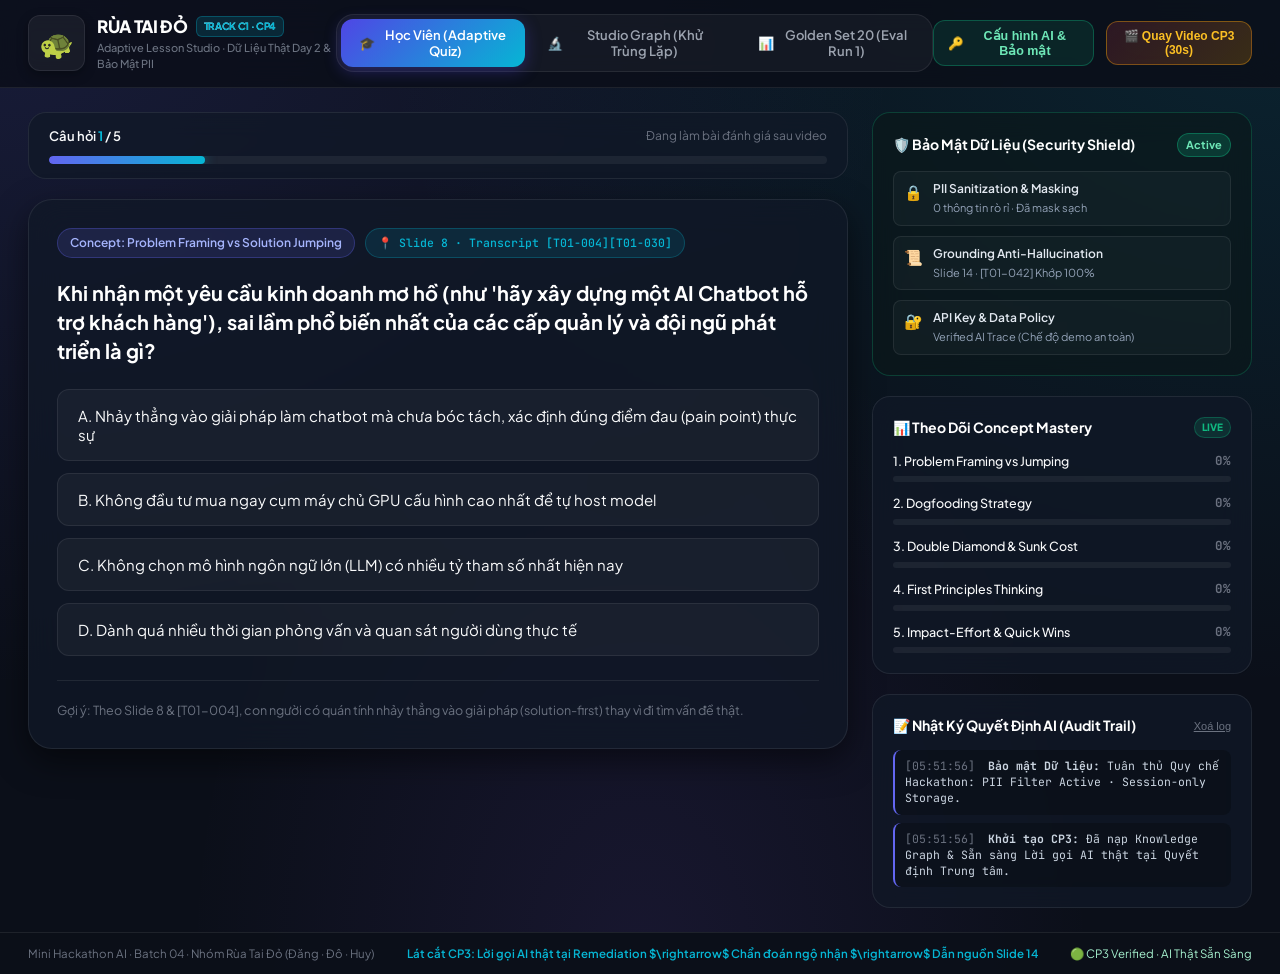
==== commit 8c528f96: "feat(cp4): finalize spec with Day 2 grounded data, lock quality bar 85%, and sync golden set" ====
--- a/prototype/index.html
+++ b/prototype/index.html
@@ -3,7 +3,7 @@
 <head>
   <meta charset="UTF-8">
   <meta name="viewport" content="width=device-width, initial-scale=1.0">
-  <title>Rùa Tai Đỏ · Adaptive Knowledge-to-Lesson Prototype (CP3)</title>
+  <title>Rùa Tai Đỏ · Adaptive Knowledge-to-Lesson Prototype (CP3 / CP4)</title>
   <link rel="preconnect" href="https://fonts.googleapis.com">
   <link rel="preconnect" href="https://fonts.gstatic.com" crossorigin>
   <link href="https://fonts.googleapis.com/css2?family=Plus+Jakarta+Sans:wght@400;500;600;700;800&family=JetBrains+Mono:wght@400;500;600&display=swap" rel="stylesheet">
@@ -38,8 +38,8 @@
         <div class="logo-badge">
           <span class="logo-icon">🐢</span>
           <div class="brand-text">
-            <span class="brand-name">RÙA TAI ĐỎ <span class="tag-c1">TRACK C1 · CP3</span></span>
-            <span class="brand-sub">Adaptive Lesson Studio · Lời Gọi AI Thật & Bảo Mật Dữ Liệu</span>
+            <span class="brand-name">RÙA TAI ĐỎ <span class="tag-c1">TRACK C1 · CP4</span></span>
+            <span class="brand-sub">Adaptive Lesson Studio · Dữ Liệu Thật Day 2 & Bảo Mật PII</span>
           </div>
         </div>
       </div>
@@ -91,12 +91,12 @@
             <!-- Question Card -->
             <div class="question-card" id="questionCard">
               <div class="question-header">
-                <span class="badge-concept" id="qConcept">Concept: Supervised Learning Basics</span>
-                <span class="badge-provenance" id="qProvenance">📍 Slide 4 · Transcript [T01-012]</span>
+                <span class="badge-concept" id="qConcept">Concept: Problem Framing vs Solution Jumping</span>
+                <span class="badge-provenance" id="qProvenance">📍 Slide 8 · Transcript [T01-004][T01-030]</span>
               </div>
 
               <h2 class="question-text" id="qText">
-                Trong học máy có giám sát (Supervised Learning), đặc trưng cơ bản nhất của tập dữ liệu huấn luyện là gì?
+                Khi nhận một yêu cầu kinh doanh mơ hồ (như 'hãy xây dựng một AI Chatbot hỗ trợ khách hàng'), sai lầm phổ biến nhất của các cấp quản lý và đội ngũ phát triển là gì?
               </h2>
 
               <div class="options-list" id="optionsContainer">
@@ -129,7 +129,7 @@
                   <div class="alert-badge">
                     <span class="pulse-icon">⚠️</span>
                     <div>
-                      <h3 class="remediation-title">Phát hiện hổng Concept: <span id="remediationConceptName">Overfitting & Regularization</span></h3>
+                      <h3 class="remediation-title">Phát hiện hổng Concept: <span id="remediationConceptName">Dogfooding Strategy</span></h3>
                       <p class="remediation-subtitle">Hệ thống kích hoạt nhánh học thích ứng (Adaptive Remediation) thay vì bắt bạn học tiếp bài mới</p>
                     </div>
                   </div>
@@ -159,7 +159,7 @@
                     <span>Chẩn đoán sai lầm học viên (AI Misconception Analysis):</span>
                   </div>
                   <p class="misconception-text" id="remediationMisconception">
-                    Học viên nhầm lẫn giữa Underfitting (chưa học đủ quy luật) và Overfitting (học thuộc lòng quá mức). Dấu hiệu đặc trưng 'Training loss tiệm cận 0 nhưng Validation loss tăng vọt' cho thấy mô hình đã ghi nhớ cả nhiễu của tập train.
+                    Học viên hiểu nhầm 'Dogfooding' là thuê người dùng bên ngoài thử nghiệm trả tiền theo giờ, thay vì hiểu đúng bản chất là chính đội ngũ phát triển tự dùng sản phẩm của mình hàng ngày để cảm nhận nỗi đau và tối ưu liên tục.
                   </p>
                 </div>
 
@@ -171,7 +171,7 @@
                   </div>
                   <div class="micro-lesson-body" id="remediationMicroLesson">
                     <p>
-                      <strong>Overfitting (Quá khớp):</strong> Xảy ra khi mô hình quá phức tạp so với lượng dữ liệu huấn luyện, ghi nhớ cả nhiễu của tập train. Căn cứ theo <strong>Slide 14</strong> và <strong>Transcript [T01-042]</strong>: Biện pháp khắc phục chuẩn mực là áp dụng kỹ thuật chuẩn hóa (L1/L2 Regularization), Dropout hoặc bổ sung dữ liệu mới.
+                      <strong>Chiến lược Dogfooding:</strong> Tự mình dùng chính sản phẩm mình làm ra hàng ngày để thấu hiểu nỗi đau của user. Căn cứ theo <strong>Slide 14</strong> và <strong>Transcript [T01-042]</strong>: Bạn là tester đầu tiên, cảm nhận lỗi trực tiếp để fix ngay lập tức (tương tự như Jira, Slack, Anthropic xài Claude Code).
                     </p>
                   </div>
                 </div>
@@ -182,7 +182,7 @@
                     <span class="mini-check-badge">Kiểm tra nhanh thích ứng để khôi phục Mastery:</span>
                   </div>
                   <p class="mini-check-question" id="miniCheckQuestion">
-                    Để khắc phục trực tiếp hiện tượng Overfitting theo khuyến nghị ở Slide 14, kỹ thuật nào sau đây là phù hợp nhất?
+                    Theo bài giảng ở Slide 14 & [T01-042], lợi ích lớn nhất của việc Dogfooding là gì?
                   </p>
                   <div class="mini-check-options" id="miniCheckOptions">
                     <!-- Injected dynamically -->
